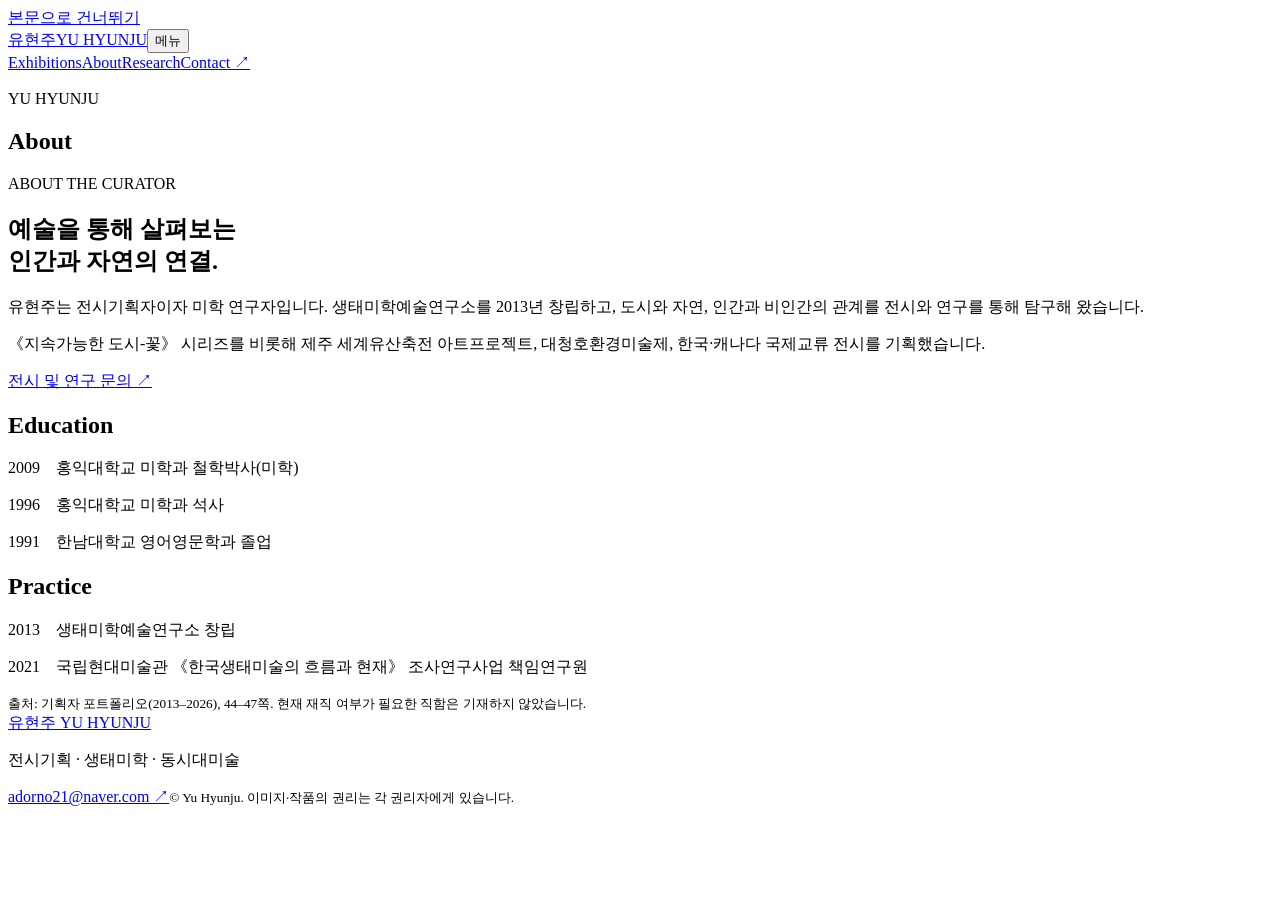
==== about.html @ eabf1d67 "Add portfolio pages and Netlify configuration" ====
<!doctype html><html lang="ko"><head><meta charset="utf-8"><link rel="icon" href="images/favicon.svg" type="image/svg+xml"><meta name="viewport" content="width=device-width, initial-scale=1"><title>소개 | 유현주</title><meta name="description" content="유현주 전시기획자와 미학 연구자의 전시, 생태미학 연구 및 저술 아카이브."><link rel="stylesheet" href="css/common.css"><link rel="stylesheet" href="css/style.css"><link rel="stylesheet" href="css/responsive.css"><script defer src="js/data.js"></script><script defer src="js/main.js"></script><script defer src="js/exhibitions.js"></script></head><body><a class="skip" href="#main">본문으로 건너뛰기</a><header class="site-header wrap"><a class="brand" href="index.html">유현주<span>YU HYUNJU</span></a><button class="menu-toggle" aria-expanded="false" aria-controls="navigation">메뉴</button><nav id="navigation" aria-label="주 메뉴"><a href="exhibitions.html">Exhibitions</a><a href="about.html">About</a><a href="research.html">Research</a><a href="mailto:adorno21@naver.com">Contact ↗</a></nav></header><main id="main"><section class="section wrap page-start"><p class="eyebrow">YU HYUNJU</p><h1>About</h1><div class="about-layout"><p class="eyebrow">ABOUT THE CURATOR</p><div><h2>예술을 통해 살펴보는<br>인간과 자연의 연결.</h2><p class="body-copy">유현주는 전시기획자이자 미학 연구자입니다. 생태미학예술연구소를 2013년 창립하고, 도시와 자연, 인간과 비인간의 관계를 전시와 연구를 통해 탐구해 왔습니다.</p><p class="body-copy">《지속가능한 도시-꽃》 시리즈를 비롯해 제주 세계유산축전 아트프로젝트, 대청호환경미술제, 한국·캐나다 국제교류 전시를 기획했습니다.</p><a class="text-link" href="mailto:adorno21@naver.com">전시 및 연구 문의 ↗</a></div></div><div class="credentials"><h2>Education</h2><p>2009　홍익대학교 미학과 철학박사(미학)</p><p>1996　홍익대학교 미학과 석사</p><p>1991　한남대학교 영어영문학과 졸업</p><h2>Practice</h2><p>2013　생태미학예술연구소 창립</p><p>2021　국립현대미술관 《한국생태미술의 흐름과 현재》 조사연구사업 책임연구원</p><small>출처: 기획자 포트폴리오(2013–2026), 44–47쪽. 현재 재직 여부가 필요한 직함은 기재하지 않았습니다.</small></div></section><noscript><p class="wrap note">전시 목록과 상세 사진을 보려면 JavaScript를 활성화해 주세요. 문의: adorno21@naver.com</p></noscript></main><footer class="wrap"><div><a class="brand" href="index.html">유현주 <span>YU HYUNJU</span></a><p>전시기획 · 생태미학 · 동시대미술</p></div><a href="mailto:adorno21@naver.com">adorno21@naver.com ↗</a><small>© Yu Hyunju. 이미지·작품의 권리는 각 권리자에게 있습니다.</small></footer></body></html>
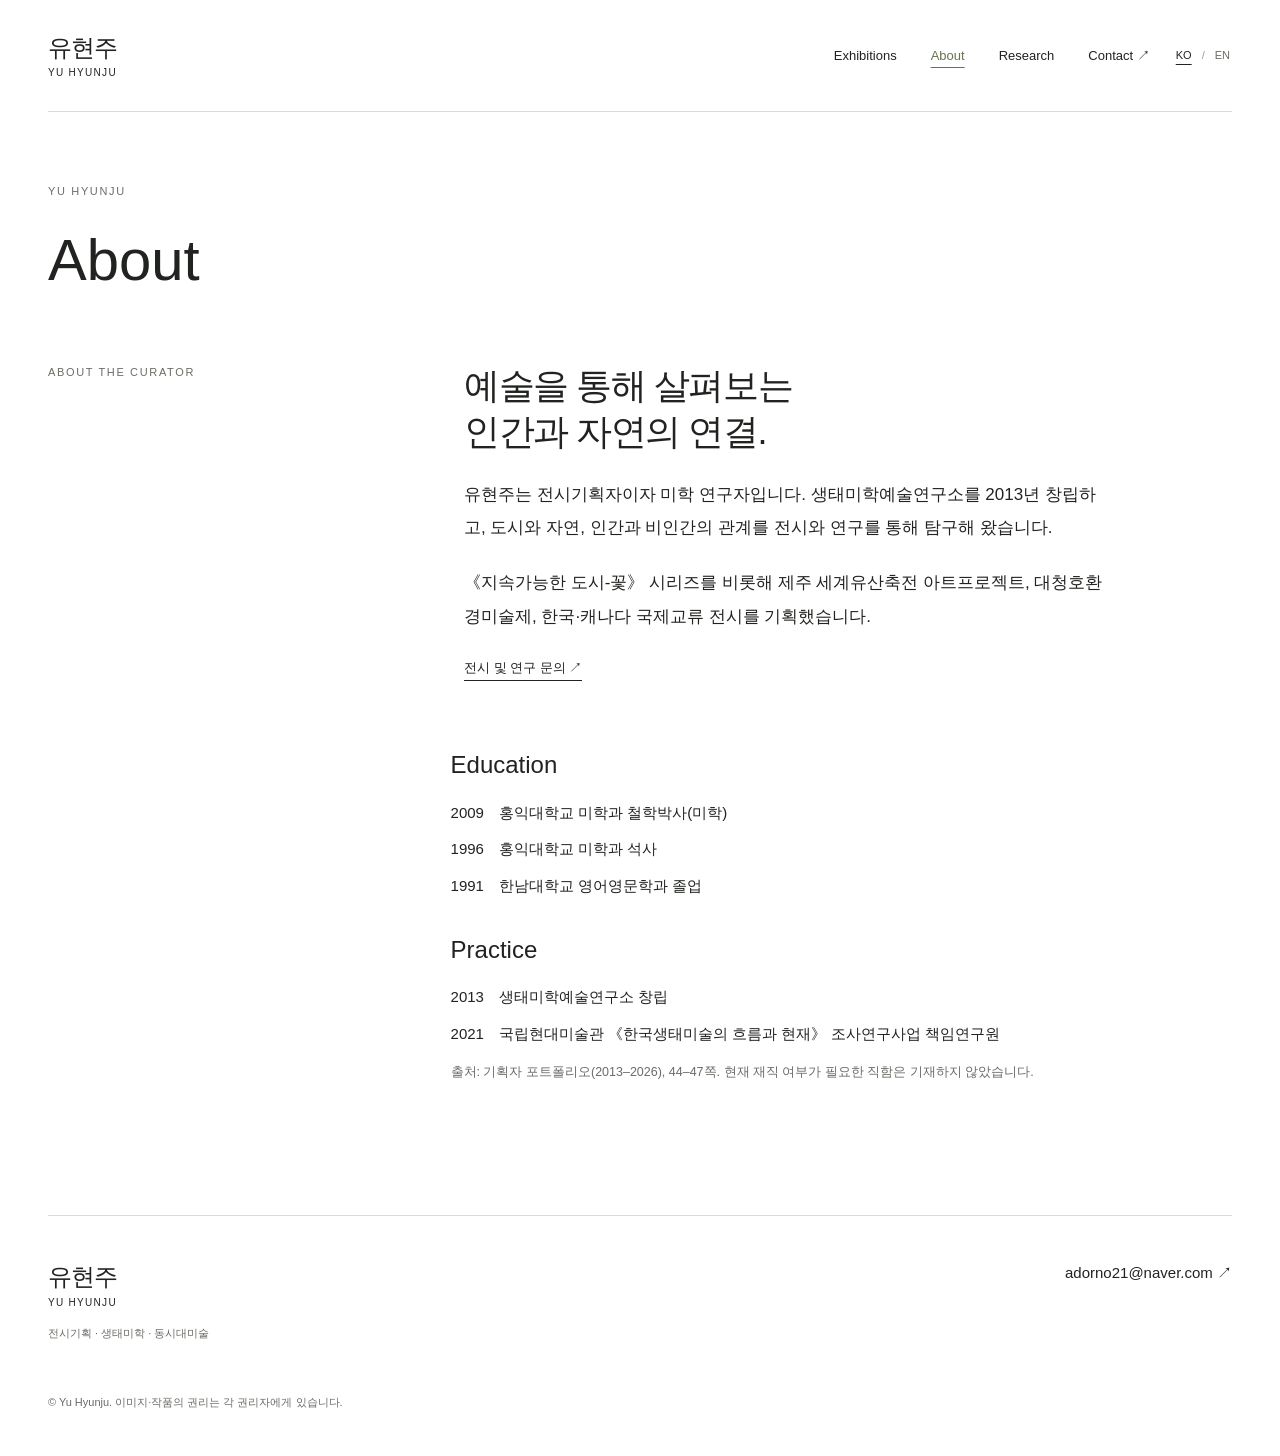
==== commit 006eb9f6: "Enable Korean and English across the portfolio" ====
--- a/about.html
+++ b/about.html
@@ -1 +1 @@
-<!doctype html><html lang="ko"><head><meta charset="utf-8"><link rel="icon" href="images/favicon.svg" type="image/svg+xml"><meta name="viewport" content="width=device-width, initial-scale=1"><title>소개 | 유현주</title><meta name="description" content="유현주 전시기획자와 미학 연구자의 전시, 생태미학 연구 및 저술 아카이브."><link rel="stylesheet" href="css/common.css"><link rel="stylesheet" href="css/style.css"><link rel="stylesheet" href="css/responsive.css"><script defer src="js/data.js"></script><script defer src="js/main.js"></script><script defer src="js/exhibitions.js"></script></head><body><a class="skip" href="#main">본문으로 건너뛰기</a><header class="site-header wrap"><a class="brand" href="index.html">유현주<span>YU HYUNJU</span></a><button class="menu-toggle" aria-expanded="false" aria-controls="navigation">메뉴</button><nav id="navigation" aria-label="주 메뉴"><a href="exhibitions.html">Exhibitions</a><a href="about.html">About</a><a href="research.html">Research</a><a href="mailto:adorno21@naver.com">Contact ↗</a></nav></header><main id="main"><section class="section wrap page-start"><p class="eyebrow">YU HYUNJU</p><h1>About</h1><div class="about-layout"><p class="eyebrow">ABOUT THE CURATOR</p><div><h2>예술을 통해 살펴보는<br>인간과 자연의 연결.</h2><p class="body-copy">유현주는 전시기획자이자 미학 연구자입니다. 생태미학예술연구소를 2013년 창립하고, 도시와 자연, 인간과 비인간의 관계를 전시와 연구를 통해 탐구해 왔습니다.</p><p class="body-copy">《지속가능한 도시-꽃》 시리즈를 비롯해 제주 세계유산축전 아트프로젝트, 대청호환경미술제, 한국·캐나다 국제교류 전시를 기획했습니다.</p><a class="text-link" href="mailto:adorno21@naver.com">전시 및 연구 문의 ↗</a></div></div><div class="credentials"><h2>Education</h2><p>2009　홍익대학교 미학과 철학박사(미학)</p><p>1996　홍익대학교 미학과 석사</p><p>1991　한남대학교 영어영문학과 졸업</p><h2>Practice</h2><p>2013　생태미학예술연구소 창립</p><p>2021　국립현대미술관 《한국생태미술의 흐름과 현재》 조사연구사업 책임연구원</p><small>출처: 기획자 포트폴리오(2013–2026), 44–47쪽. 현재 재직 여부가 필요한 직함은 기재하지 않았습니다.</small></div></section><noscript><p class="wrap note">전시 목록과 상세 사진을 보려면 JavaScript를 활성화해 주세요. 문의: adorno21@naver.com</p></noscript></main><footer class="wrap"><div><a class="brand" href="index.html">유현주 <span>YU HYUNJU</span></a><p>전시기획 · 생태미학 · 동시대미술</p></div><a href="mailto:adorno21@naver.com">adorno21@naver.com ↗</a><small>© Yu Hyunju. 이미지·작품의 권리는 각 권리자에게 있습니다.</small></footer></body></html>+<!doctype html><html lang="ko"><head><meta charset="utf-8"><link rel="icon" href="images/favicon.svg" type="image/svg+xml"><meta name="viewport" content="width=device-width, initial-scale=1"><title>소개 | 유현주</title><meta name="description" content="유현주 전시기획자와 미학 연구자의 전시, 생태미학 연구 및 저술 아카이브."><link rel="stylesheet" href="css/common.css"><link rel="stylesheet" href="css/style.css"><link rel="stylesheet" href="css/responsive.css"><script defer src="js/data.js"></script><script defer src="js/translations.js"></script><script defer src="js/i18n.js"></script><script defer src="js/main.js"></script><script defer src="js/exhibitions.js"></script></head><body><a class="skip" href="#main" data-i18n="skip">본문으로 건너뛰기</a><header class="site-header wrap"><a class="brand" href="index.html">유현주<span>YU HYUNJU</span></a><button class="menu-toggle" aria-expanded="false" aria-controls="navigation" data-i18n="menu">메뉴</button><nav id="navigation" aria-label="주 메뉴"><a href="exhibitions.html">Exhibitions</a><a href="about.html">About</a><a href="research.html">Research</a><a href="mailto:adorno21@naver.com">Contact ↗</a></nav><div class="language-switch" role="group" aria-label="언어 선택"><a href="?lang=ko" data-language="ko" lang="ko" aria-label="한국어">KO</a><span aria-hidden="true">/</span><a href="?lang=en" data-language="en" lang="en" aria-label="English">EN</a></div></header><main id="main"><section class="section wrap page-start"><p class="eyebrow">YU HYUNJU</p><h1>About</h1><div class="about-layout"><p class="eyebrow">ABOUT THE CURATOR</p><div><h2 data-i18n="aboutHeading">예술을 통해 살펴보는<br>인간과 자연의 연결.</h2><p class="body-copy" data-i18n="bio1">유현주는 전시기획자이자 미학 연구자입니다. 생태미학예술연구소를 2013년 창립하고, 도시와 자연, 인간과 비인간의 관계를 전시와 연구를 통해 탐구해 왔습니다.</p><p class="body-copy" data-i18n="bio2">《지속가능한 도시-꽃》 시리즈를 비롯해 제주 세계유산축전 아트프로젝트, 대청호환경미술제, 한국·캐나다 국제교류 전시를 기획했습니다.</p><a class="text-link" href="mailto:adorno21@naver.com" data-i18n="contact">전시 및 연구 문의 ↗</a></div></div><div class="credentials"><h2>Education</h2><p data-i18n="phd">2009　홍익대학교 미학과 철학박사(미학)</p><p data-i18n="ma">1996　홍익대학교 미학과 석사</p><p data-i18n="ba">1991　한남대학교 영어영문학과 졸업</p><h2>Practice</h2><p data-i18n="founding">2013　생태미학예술연구소 창립</p><p data-i18n="mmca">2021　국립현대미술관 《한국생태미술의 흐름과 현재》 조사연구사업 책임연구원</p><small data-i18n="bioSource">출처: 기획자 포트폴리오(2013–2026), 44–47쪽. 현재 재직 여부가 필요한 직함은 기재하지 않았습니다.</small></div></section><noscript><p class="wrap note">전시 목록·언어 전환을 이용하려면 JavaScript를 활성화해 주세요. Enable JavaScript for the archive and language switch. Contact: adorno21@naver.com</p></noscript></main><footer class="wrap"><div><a class="brand" href="index.html">유현주 <span>YU HYUNJU</span></a><p data-i18n="footerPractice">전시기획 · 생태미학 · 동시대미술</p></div><a href="mailto:adorno21@naver.com">adorno21@naver.com ↗</a><small data-i18n="rights">© Yu Hyunju. 이미지·작품의 권리는 각 권리자에게 있습니다.</small></footer></body></html>
--- a/css/common.css
+++ b/css/common.css
@@ -0,0 +1,6 @@
+:root{--ink:#20231f;--muted:#686d65;--line:#d8dcd3;--accent:#66744c;--paper:#fff}*{box-sizing:border-box}html{scroll-behavior:smooth;scroll-padding-top:30px}body{margin:0;background:var(--paper);color:var(--ink);font-family:Arial,'Apple SD Gothic Neo','Malgun Gothic',sans-serif;font-size:15px;line-height:1.65}a{color:inherit;text-decoration:none}button,select{font:inherit;color:inherit}button,a,select{-webkit-tap-highlight-color:transparent}a:focus-visible,button:focus-visible,select:focus-visible{outline:2px solid var(--accent);outline-offset:5px}img{display:block;width:100%;height:auto}figure,h1,h2,h3,p{margin:0}button{cursor:pointer}h1,h2,h3{font-weight:400;line-height:1.3;word-break:keep-all}.wrap{width:calc(100% - 96px);max-width:1280px;margin-inline:auto}.eyebrow{font-size:11px;letter-spacing:.15em;margin-bottom:22px;color:var(--muted)}.skip{position:fixed;top:-100px;left:16px;background:white;padding:12px;z-index:100}.skip:focus{top:12px}.text-link{font-size:13px;border-bottom:1px solid var(--ink);padding-bottom:5px}.note{padding:24px;background:#f4f5f0;font-size:14px;margin-top:40px;color:#53594c}.lead{color:var(--muted);margin-top:24px}.body-copy{font-size:17px;line-height:1.95;max-width:650px;margin:22px 0}.section{padding-top:100px;padding-bottom:32px}.page-start{padding-top:70px;min-height:65vh}.page-start>h1{font-size:58px}.site-header{display:flex;align-items:center;justify-content:space-between;height:112px;border-bottom:1px solid var(--line)}.brand{font-size:24px;letter-spacing:-.04em;line-height:1.3}.brand span{display:block;font-size:10px;letter-spacing:.13em;margin-top:3px}.site-header nav{display:flex;gap:34px;font-size:13px}.site-header nav a[aria-current]{color:var(--accent);text-decoration:underline;text-underline-offset:7px}.menu-toggle{display:none}footer{border-top:1px solid var(--line);margin-top:100px!important;padding:45px 0;display:grid;grid-template-columns:1fr auto;gap:36px}footer p,footer small{font-size:11px;color:var(--muted);margin-top:15px}footer small{grid-column:1/-1}
+/* Language selection stays visible when the mobile menu is collapsed. */
+.site-header{gap:24px}.site-header nav{margin-left:auto}.language-switch{display:flex;align-items:center;gap:8px;font-size:11px;white-space:nowrap}.language-switch span{color:#9b9e97}.language-switch a{padding:8px 2px;color:var(--muted)}.language-switch a[aria-current]{color:var(--ink);text-decoration:underline;text-underline-offset:5px}
+html[lang="en"] .intro h1{letter-spacing:-.045em}html[lang="en"] .about-layout h2{max-width:720px}html[lang="en"] .card h3{overflow-wrap:anywhere}html[lang="en"] .detail-head h1{overflow-wrap:anywhere}
+
+.translation-note{font-size:12px;color:var(--muted);margin-top:20px}
--- a/css/style.css
+++ b/css/style.css
@@ -0,0 +1 @@
+.intro{padding:75px 0 35px}.intro h1{font-size:clamp(38px,4.5vw,64px);letter-spacing:-.055em;line-height:1.35}.intro h1 span{color:var(--accent)}.intro-bottom{display:flex;justify-content:space-between;align-items:end;margin-top:32px;font-size:12px;color:var(--muted)}.hero img{aspect-ratio:16/9;object-fit:cover}.hero figcaption{display:flex;justify-content:space-between;gap:12px;font-size:10px;color:var(--muted);margin-top:12px}.section-head{display:flex;justify-content:space-between;align-items:end;margin-bottom:38px}.section-head h2{font-size:35px;letter-spacing:-.04em}.section-head .eyebrow{margin-bottom:12px}.grid{display:grid;grid-template-columns:repeat(3,minmax(0,1fr));column-gap:32px;row-gap:50px}.card-image{overflow:hidden;background:#f2f2ee;aspect-ratio:1}.card-image img{aspect-ratio:1;object-fit:cover;transition:transform .45s}.card a:hover img{transform:scale(1.03)}.card h3{font-size:16px;margin-top:17px}.card p{font-size:12px;margin-top:6px;color:var(--muted)}.card a{display:block}.about-section{margin-top:70px;border-top:1px solid var(--line)}.about-layout{display:grid;grid-template-columns:1fr 2fr;gap:32px}.about-layout h2{font-size:36px;letter-spacing:-.04em}.research-row{display:grid;grid-template-columns:85px 1fr auto;gap:25px;border-top:1px solid var(--line);padding:26px 0}.research-row h3{font-size:18px}.research-row p,.research-row small{font-size:12px;color:var(--muted)}.research-row .year{font-size:13px}.count{font-size:14px;vertical-align:top;margin-left:15px;color:var(--muted)}.filters{display:flex;align-items:center;gap:14px;margin:48px 0 35px;font-size:13px}.filters select{border:1px solid var(--line);background:white;padding:9px 28px 9px 12px}.filters p{margin-left:auto;color:var(--muted)}.detail-head{margin:45px 0;max-width:900px}.detail-head h1{font-size:46px}.detail-head .subtitle{font-size:20px;color:var(--muted);margin-top:15px}.detail-info{display:grid;grid-template-columns:1fr 2fr;gap:50px;margin:50px 0}.detail-info dl{margin:0;font-size:13px}.detail-info dt{color:var(--muted);margin-top:16px}.detail-info dd{margin:3px 0 0}.detail-info .body-copy{margin-top:10px}.gallery{display:grid;grid-template-columns:1fr 1fr;gap:32px}.gallery button{padding:0;border:0;background:#f3f3ef;align-self:start}.gallery img{max-height:700px;object-fit:contain}.image-hint{font-size:12px;color:var(--muted);margin-bottom:20px}.detail-nav{display:flex;justify-content:space-between;border-top:1px solid var(--line);padding-top:30px;margin-top:50px;gap:25px}.credentials{margin:70px 0 0 34%;}.credentials h2{font-size:24px;margin:35px 0 20px}.credentials p{margin-bottom:12px}.credentials small{color:var(--muted)}.page-start>.about-layout{margin-top:65px}dialog{border:0;padding:55px 25px 20px;background:#f8f8f5;max-width:95vw;width:1100px;max-height:95vh}dialog::backdrop{background:#111d}dialog img{max-height:75vh;object-fit:contain}dialog p{text-align:center;font-size:12px;margin-top:10px}.close{position:absolute;right:20px;top:13px;background:none;border:0;padding:6px}.empty{grid-column:1/-1;padding:50px 0}
--- a/css/responsive.css
+++ b/css/responsive.css
@@ -0,0 +1,2 @@
+@media(min-width:1600px){.wrap{width:1280px}}@media(max-width:1000px){.wrap{width:calc(100% - 64px)}.grid{grid-template-columns:repeat(2,minmax(0,1fr))}.site-header nav{gap:22px}.intro{padding-top:60px}.section{padding-top:75px}.about-layout{grid-template-columns:1fr 2.2fr}.about-layout h2{font-size:30px}.research-row{grid-template-columns:60px 1fr}.research-row small{grid-column:2}.credentials{margin-left:0}}@media(max-width:600px){.wrap{width:calc(100% - 40px)}.site-header{height:88px;position:relative}.brand{font-size:22px}.menu-toggle{display:block;background:none;border:1px solid var(--line);padding:6px 12px;font-size:12px}.site-header nav{display:none;position:absolute;top:87px;left:-20px;right:-20px;background:white;z-index:10;padding:25px;box-shadow:0 10px 15px #0001}.site-header nav.open{display:flex;flex-direction:column}.intro{padding-top:44px}.intro h1{font-size:37px}.intro-bottom{display:block;margin-top:25px}.intro-bottom a{display:inline-block;margin-top:15px}.hero{width:100%}.hero figcaption{padding-inline:20px;display:block}.hero figcaption span{display:block}.section{padding-top:65px}.section-head{gap:20px;align-items:start}.section-head h2{font-size:26px}.section-head .text-link{font-size:11px;white-space:nowrap}.grid{grid-template-columns:1fr;row-gap:35px}.about-layout,.detail-info,.gallery{grid-template-columns:1fr;gap:25px}.about-layout h2{font-size:30px}.body-copy{font-size:16px}.page-start>h1{font-size:40px}.detail-head h1{font-size:32px}.research-row{gap:12px;grid-template-columns:45px 1fr}.research-row h3{font-size:16px}.filters{flex-wrap:wrap;margin-top:30px}.filters p{font-size:12px}footer{grid-template-columns:1fr;gap:20px;margin-top:65px!important}.detail-nav{font-size:12px}.about-section{margin-top:45px}.hero img{aspect-ratio:16/9}}@media(prefers-reduced-motion:reduce){html{scroll-behavior:auto}*,*::before,*::after{transition:none!important}}
+@media(max-width:1000px){.site-header{gap:18px}.site-header nav{gap:18px}}@media(max-width:600px){.site-header{gap:14px}.menu-toggle{margin-left:auto}.language-switch{gap:6px;font-size:10px}.site-header nav{margin-left:0}html[lang="en"] .brand{font-size:20px}html[lang="en"] .brand span{font-size:8px}html[lang="en"] .intro h1{font-size:36px}html[lang="en"] .section-head{flex-wrap:wrap}html[lang="en"] .detail-nav{flex-direction:column}html[lang="en"] .research-row h3{overflow-wrap:anywhere}}
